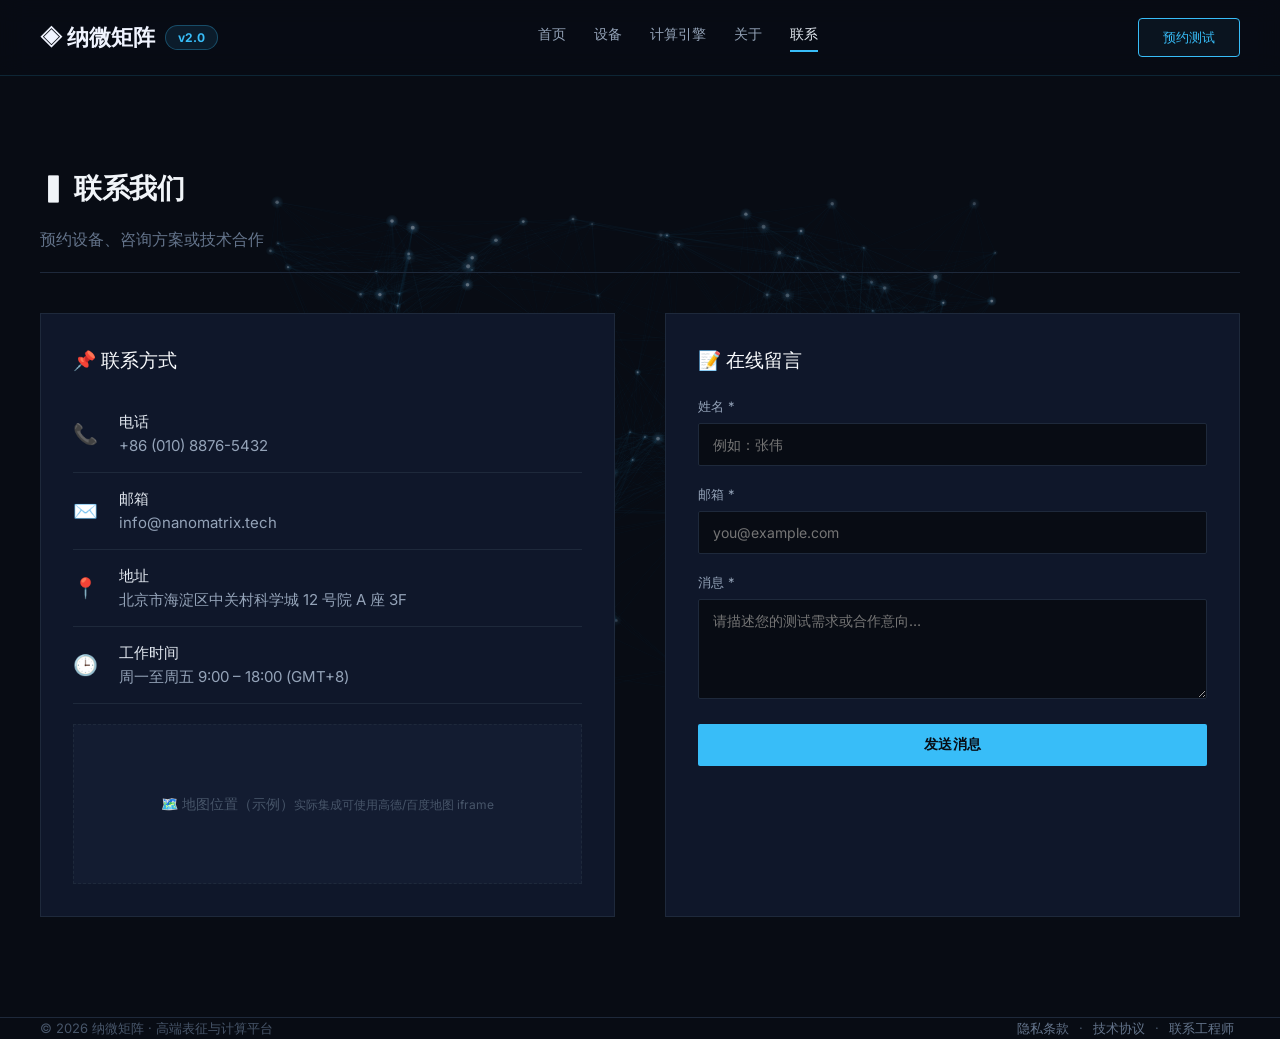
==== contact.html @ 9d8e2a7e "Create contact.html" ====
<!DOCTYPE html>
<html lang="zh-CN">
<head>
    <meta charset="UTF-8">
    <meta name="viewport" content="width=device-width, initial-scale=1.0">
    <title>联系 · 纳微矩阵</title>
    <link href="https://fonts.googleapis.com/css2?family=Inter:opsz,wght@14..32,300;14..32,400;14..32,600;14..32,700&display=swap" rel="stylesheet">
    <link rel="stylesheet" href="style.css">
</head>
<body>

    <canvas id="particles-canvas"></canvas>

    <header>
        <div class="container nav-wrapper">
            <div class="logo">◈ 纳微矩阵 <span>v2.0</span></div>
            <div class="nav-links">
                <a href="index.html">首页</a>
                <a href="equipment.html">设备</a>
                <a href="computing.html">计算引擎</a>
                <a href="about.html">关于</a>
                <a href="contact.html" class="active">联系</a>
            </div>
            <a href="contact.html" class="nav-cta">预约测试</a>
        </div>
    </header>

    <main>
        <div class="container">
            <h2 class="section-title">▍ 联系我们</h2>
            <div class="section-sub"><span>预约设备、咨询方案或技术合作</span></div>

            <div class="contact-grid">
                <div class="contact-info">
                    <h3>📌 联系方式</h3>
                    <div class="contact-item">
                        <span class="icon">📞</span>
                        <div class="text"><strong>电话</strong><br>+86 (010) 8876-5432</div>
                    </div>
                    <div class="contact-item">
                        <span class="icon">✉️</span>
                        <div class="text"><strong>邮箱</strong><br>info@nanomatrix.tech</div>
                    </div>
                    <div class="contact-item">
                        <span class="icon">📍</span>
                        <div class="text"><strong>地址</strong><br>北京市海淀区中关村科学城 12 号院 A 座 3F</div>
                    </div>
                    <div class="contact-item">
                        <span class="icon">🕒</span>
                        <div class="text"><strong>工作时间</strong><br>周一至周五 9:00 – 18:00 (GMT+8)</div>
                    </div>
                    <div class="map-placeholder">🗺️ 地图位置（示例）<br><span style="font-size:12px;">实际集成可使用高德/百度地图 iframe</span></div>
                </div>

                <div class="contact-form">
                    <h3>📝 在线留言</h3>
                    <form id="contactForm">
                        <div class="form-group">
                            <label for="name">姓名 *</label>
                            <input type="text" id="name" placeholder="例如：张伟" required>
                        </div>
                        <div class="form-group">
                            <label for="email">邮箱 *</label>
                            <input type="email" id="email" placeholder="you@example.com" required>
                        </div>
                        <div class="form-group">
                            <label for="message">消息 *</label>
                            <textarea id="message" placeholder="请描述您的测试需求或合作意向…" required></textarea>
                        </div>
                        <button type="submit" class="btn-primary" style="width:100%;">发送消息</button>
                    </form>
                </div>
            </div>
        </div>
    </main>

    <footer class="container">
        <div>© 2026 纳微矩阵 · 高端表征与计算平台</div>
        <div>
            <a href="#">隐私条款</a> · <a href="#">技术协议</a> · <a href="mailto:info@nanomatrix.tech">联系工程师</a>
        </div>
    </footer>

    <div id="toast" class="toast"></div>
    <script src="script.js"></script>
</body>
</html>
---- style.css ----
/* ===== 全局重置 & 暗色基调 ===== */
* { margin: 0; padding: 0; box-sizing: border-box; }
body {
    font-family: 'Inter', sans-serif;
    background-color: #080c14;
    color: #c8d6e5;
    line-height: 1.6;
    -webkit-font-smoothing: antialiased;
}
a { color: inherit; text-decoration: none; }
.container { max-width: 1280px; margin: 0 auto; padding: 0 40px; }

/* ===== 滚动条 ===== */
::-webkit-scrollbar { width: 6px; background: #0f172a; }
::-webkit-scrollbar-thumb { background: #2a3a5c; border-radius: 0; }
::-webkit-scrollbar-thumb:hover { background: #4a7a9c; }

/* ===== 粒子画布背景 ===== */
#particles-canvas {
    position: fixed; top: 0; left: 0;
    width: 100%; height: 100%;
    z-index: 0;
    pointer-events: none;
    opacity: 0.5;
}

/* ===== 导航 ===== */
header {
    position: sticky; top: 0;
    z-index: 100;
    padding: 18px 0;
    background: rgba(8, 12, 20, 0.85);
    backdrop-filter: blur(12px);
    border-bottom: 1px solid rgba(56, 189, 248, 0.15);
}
.nav-wrapper {
    display: flex;
    justify-content: space-between;
    align-items: center;
}
.logo {
    font-size: 22px; font-weight: 700;
    color: #f0f4ff;
    display: flex; align-items: center; gap: 10px;
}
.logo span {
    color: #38bdf8;
    background: rgba(56, 189, 248, 0.1);
    padding: 2px 12px;
    border-radius: 20px;
    font-size: 12px;
    border: 1px solid rgba(56, 189, 248, 0.3);
}
.nav-links {
    display: flex;
    gap: 28px;
    font-size: 14px;
}
.nav-links a {
    color: #94a3b8;
    transition: 0.2s;
    border-bottom: 2px solid transparent;
    padding-bottom: 4px;
}
.nav-links a:hover,
.nav-links a.active {
    color: #e2e8f0;
    border-bottom-color: #38bdf8;
}
.nav-cta {
    background: transparent;
    border: 1px solid #38bdf8;
    color: #38bdf8;
    padding: 8px 24px;
    border-radius: 4px;
    font-size: 13px;
    font-weight: 500;
    cursor: pointer;
    transition: 0.2s;
    background: rgba(56, 189, 248, 0.05);
}
.nav-cta:hover {
    background: #38bdf8;
    color: #080c14;
}

/* ===== 主体内容 ===== */
main {
    position: relative;
    z-index: 5;
    padding: 30px 0 60px;
}

/* ===== 通用组件 ===== */
.section-title {
    font-size: 28px;
    font-weight: 600;
    color: #f1f5f9;
    margin: 60px 0 16px 0;
    letter-spacing: -0.5px;
}
.section-sub {
    color: #64748b;
    border-bottom: 1px solid #1e293b;
    padding-bottom: 20px;
    margin-bottom: 40px;
    display: flex;
    justify-content: space-between;
    flex-wrap: wrap;
}
.btn-primary {
    background: #38bdf8;
    border: none;
    color: #080c14;
    padding: 12px 32px;
    font-weight: 600;
    font-size: 14px;
    cursor: pointer;
    transition: 0.2s;
    border-radius: 2px;
    letter-spacing: 0.5px;
}
.btn-primary:hover {
    background: #7dd3fc;
    transform: scale(1.02);
}
.btn-outline {
    background: transparent;
    border: 1px solid #334155;
    color: #cbd5e1;
    padding: 12px 28px;
    font-weight: 400;
    font-size: 14px;
    cursor: pointer;
    transition: 0.2s;
    border-radius: 2px;
}
.btn-outline:hover {
    border-color: #64748b;
    background: #1e293b;
}

/* ===== 首页/设备卡片 ===== */
.device-grid {
    display: grid;
    grid-template-columns: repeat(3, 1fr);
    gap: 24px;
    margin-bottom: 40px;
}
.device-card {
    background: #0f172a;
    border: 1px solid #1e293b;
    padding: 28px;
    transition: 0.25s ease;
}
.device-card:hover {
    border-color: #38bdf8;
    transform: translateY(-4px);
    box-shadow: 0 12px 24px -12px rgba(56, 189, 248, 0.2);
}
.device-tag {
    display: inline-block;
    background: #1e293b;
    color: #94a3b8;
    font-size: 11px;
    padding: 2px 12px;
    letter-spacing: 0.5px;
    margin-bottom: 16px;
    border-radius: 2px;
}
.device-card h3 {
    color: #f8fafc;
    font-size: 20px;
    font-weight: 500;
    margin-bottom: 8px;
}
.device-card .model {
    color: #64748b;
    font-size: 13px;
    font-family: monospace;
    margin-bottom: 16px;
    display: block;
}
.device-specs {
    display: flex;
    flex-wrap: wrap;
    gap: 12px 20px;
    font-size: 13px;
    border-top: 1px solid #1e293b;
    padding-top: 16px;
    margin: 12px 0 16px;
}
.device-specs span { color: #94a3b8; }
.device-specs strong { color: #e2e8f0; font-weight: 500; }
.btn-detail {
    background: transparent;
    border: 1px solid #334155;
    color: #94a3b8;
    padding: 6px 16px;
    font-size: 12px;
    cursor: pointer;
    transition: 0.2s;
    border-radius: 2px;
}
.btn-detail:hover {
    background: #1e293b;
    color: #f1f5f9;
    border-color: #38bdf8;
}

/* ===== 模态框 ===== */
.modal-overlay {
    display: none;
    position: fixed;
    top: 0; left: 0;
    width: 100%; height: 100%;
    background: rgba(0,0,0,0.7);
    backdrop-filter: blur(4px);
    z-index: 200;
    justify-content: center;
    align-items: center;
}
.modal-overlay.active { display: flex; }
.modal-box {
    background: #0f172a;
    border: 1px solid #38bdf8;
    max-width: 600px;
    width: 90%;
    padding: 40px;
    position: relative;
    animation: fadeUp 0.3s ease;
}
@keyframes fadeUp {
    0% { opacity: 0; transform: translateY(12px); }
    100% { opacity: 1; transform: translateY(0); }
}
.modal-box .close {
    position: absolute;
    top: 16px;
    right: 20px;
    font-size: 24px;
    color: #64748b;
    cursor: pointer;
    background: none;
    border: none;
}
.modal-box .close:hover { color: #f1f5f9; }
.modal-box h2 { color: #f8fafc; font-weight: 500; margin-bottom: 16px; }
.detail-row {
    display: flex;
    justify-content: space-between;
    padding: 10px 0;
    border-bottom: 1px solid #1e293b;
    font-size: 14px;
}
.detail-row .label { color: #64748b; }
.detail-row .value { color: #e2e8f0; font-family: monospace; }

/* ===== Toast ===== */
.toast {
    position: fixed;
    bottom: 30px;
    left: 50%;
    transform: translateX(-50%);
    background: #1e293b;
    color: #e2e8f0;
    padding: 16px 32px;
    border-radius: 4px;
    border-left: 4px solid #38bdf8;
    font-size: 14px;
    z-index: 300;
    box-shadow: 0 8px 24px rgba(0,0,0,0.6);
    display: none;
    animation: fadeUp 0.3s ease;
}
.toast.show { display: block; }

/* ===== 联系页 ===== */
.contact-grid {
    display: grid;
    grid-template-columns: 1fr 1fr;
    gap: 50px;
    margin: 20px 0 40px;
}
.contact-info, .contact-form {
    background: #0f172a;
    border: 1px solid #1e293b;
    padding: 32px;
}
.contact-info h3, .contact-form h3 {
    color: #f8fafc;
    font-weight: 500;
    margin-bottom: 20px;
}
.contact-item {
    display: flex;
    align-items: center;
    gap: 16px;
    padding: 14px 0;
    border-bottom: 1px solid #1e293b;
}
.contact-item:last-child { border-bottom: none; }
.contact-item .icon { color: #38bdf8; font-size: 20px; width: 30px; }
.contact-item .text { color: #94a3b8; font-size: 15px; }
.contact-item .text strong { color: #e2e8f0; font-weight: 500; }
.map-placeholder {
    margin-top: 20px;
    background: #131c31;
    height: 160px;
    display: flex;
    align-items: center;
    justify-content: center;
    color: #475569;
    border: 1px dashed #1e293b;
    font-size: 14px;
}
.form-group {
    margin-bottom: 18px;
}
.form-group label {
    display: block;
    color: #94a3b8;
    font-size: 13px;
    margin-bottom: 6px;
}
.form-group input, .form-group textarea {
    width: 100%;
    padding: 12px 14px;
    background: #080c14;
    border: 1px solid #1e293b;
    color: #e2e8f0;
    font-size: 14px;
    border-radius: 2px;
    transition: 0.2s;
    font-family: inherit;
}
.form-group input:focus, .form-group textarea:focus {
    outline: none;
    border-color: #38bdf8;
    box-shadow: 0 0 0 2px rgba(56, 189, 248, 0.2);
}
.form-group textarea { height: 100px; resize: vertical; }

/* ===== 关于页 ===== */
.about-grid {
    display: grid;
    grid-template-columns: 1fr 1fr;
    gap: 40px;
    margin: 20px 0;
}
.about-card {
    background: #0f172a;
    border: 1px solid #1e293b;
    padding: 28px;
}
.about-card h3 { color: #f8fafc; font-weight: 500; margin-bottom: 12px; }
.about-card p { color: #94a3b8; font-size: 14px; }
.about-card ul { list-style: none; margin-top: 12px; }
.about-card ul li {
    color: #94a3b8;
    font-size: 14px;
    padding: 6px 0;
    border-bottom: 1px solid #1e293b;
    display: flex;
    gap: 10px;
}
.about-card ul li::before { content: "▹"; color: #38bdf8; }

/* ===== 计算引擎页 ===== */
.ml-grid {
    display: grid;
    grid-template-columns: 1fr 1fr;
    gap: 60px;
    margin: 20px 0 40px;
}
.ml-math {
    background: #0a0f1a;
    border-left: 4px solid #818cf8;
    padding: 24px 28px;
    font-family: 'Inter', monospace;
}
.ml-math p { color: #cbd5e1; font-size: 15px; line-height: 1.8; }
.ml-math .formula {
    color: #a5b4fc;
    font-size: 20px;
    font-weight: 500;
    margin: 16px 0;
    background: #131c31;
    padding: 12px 16px;
    border-radius: 4px;
    text-align: center;
}
.ml-math .caption {
    color: #64748b;
    font-size: 13px;
    border-top: 1px solid #1e293b;
    padding-top: 16px;
    margin-top: 12px;
}
.ml-features {
    display: flex;
    flex-direction: column;
    gap: 16px;
}
.ml-feature-item {
    background: #0f172a;
    padding: 18px 24px;
    border: 1px solid #1e293b;
    display: flex;
    align-items: center;
    gap: 18px;
}
.ml-feature-item .icon {
    color: #38bdf8;
    font-size: 24px;
    opacity: 0.7;
    width: 30px;
    text-align: center;
}
.ml-feature-item .desc { font-size: 14px; color: #94a3b8; }
.ml-feature-item .desc strong { color: #f1f5f9; }
.case-study {
    background: #0f172a;
    border: 1px solid #1e293b;
    padding: 24px 28px;
    margin: 30px 0;
}
.case-study h4 { color: #f8fafc; font-weight: 500; }
.case-study p { color: #94a3b8; font-size: 14px; margin: 8px 0 12px; }

/* ===== 首页 Hero ===== */
.hero-grid {
    display: grid;
    grid-template-columns: 1.2fr 0.8fr;
    gap: 60px;
    align-items: center;
    margin: 30px 0 50px;
}
.hero h1 {
    font-size: 48px;
    font-weight: 600;
    line-height: 1.1;
    color: #f8fafc;
}
.hero h1 .highlight {
    background: linear-gradient(135deg, #38bdf8, #818cf8);
    -webkit-background-clip: text;
    -webkit-text-fill-color: transparent;
    background-clip: text;
}
.hero p.sub {
    font-size: 18px;
    color: #94a3b8;
    margin-top: 24px;
    max-width: 540px;
    font-weight: 300;
    border-left: 3px solid #38bdf8;
    padding-left: 24px;
}
.hero-meta {
    display: flex;
    gap: 40px;
    margin-top: 40px;
    font-size: 14px;
    color: #64748b;
    border-top: 1px solid #1e293b;
    padding-top: 30px;
}
.hero-meta strong { color: #e2e8f0; font-weight: 600; }
.hero-stats {
    background: #0f172a;
    border: 1px solid #1e293b;
    padding: 28px;
    box-shadow: 0 20px 40px -20px rgba(0,0,0,0.8);
    position: relative;
}
.hero-stats::before {
    content: "● ● ●";
    position: absolute;
    top: 12px;
    right: 20px;
    color: #334155;
    letter-spacing: 4px;
    font-size: 12px;
}
.stat-item {
    display: flex;
    justify-content: space-between;
    padding: 12px 0;
    border-bottom: 1px dashed #1e293b;
    font-size: 15px;
}
.stat-item:last-child { border-bottom: none; }
.stat-label { color: #64748b; }
.stat-value { color: #f1f5f9; font-family: 'Inter', monospace; font-weight: 500; }
.stat-value .unit { color: #38bdf8; font-size: 12px; margin-left: 4px; }

.partners {
    display: flex;
    flex-wrap: wrap;
    gap: 30px 50px;
    margin: 40px 0 20px;
    color: #475569;
    font-size: 15px;
    border-top: 1px solid #1e293b;
    padding-top: 30px;
}
.partners span { color: #94a3b8; }

/* ===== Footer ===== */
footer {
    border-top: 1px solid #1e293b;
    padding: 30px 0;
    color: #475569;
    font-size: 13px;
    display: flex;
    justify-content: space-between;
    flex-wrap: wrap;
    gap: 12px;
}
footer a { color: #64748b; margin: 0 6px; }
footer a:hover { color: #94a3b8; }

/* ===== 响应式 ===== */
@media (max-width: 1024px) {
    .hero-grid, .ml-grid, .contact-grid, .about-grid { grid-template-columns: 1fr; }
    .device-grid { grid-template-columns: 1fr 1fr; }
}
@media (max-width: 640px) {
    .device-grid { grid-template-columns: 1fr; }
    .nav-links { gap: 14px; font-size: 13px; flex-wrap: wrap; }
    .hero h1 { font-size: 32px; }
    .container { padding: 0 20px; }
    .contact-grid { gap: 30px; }
}
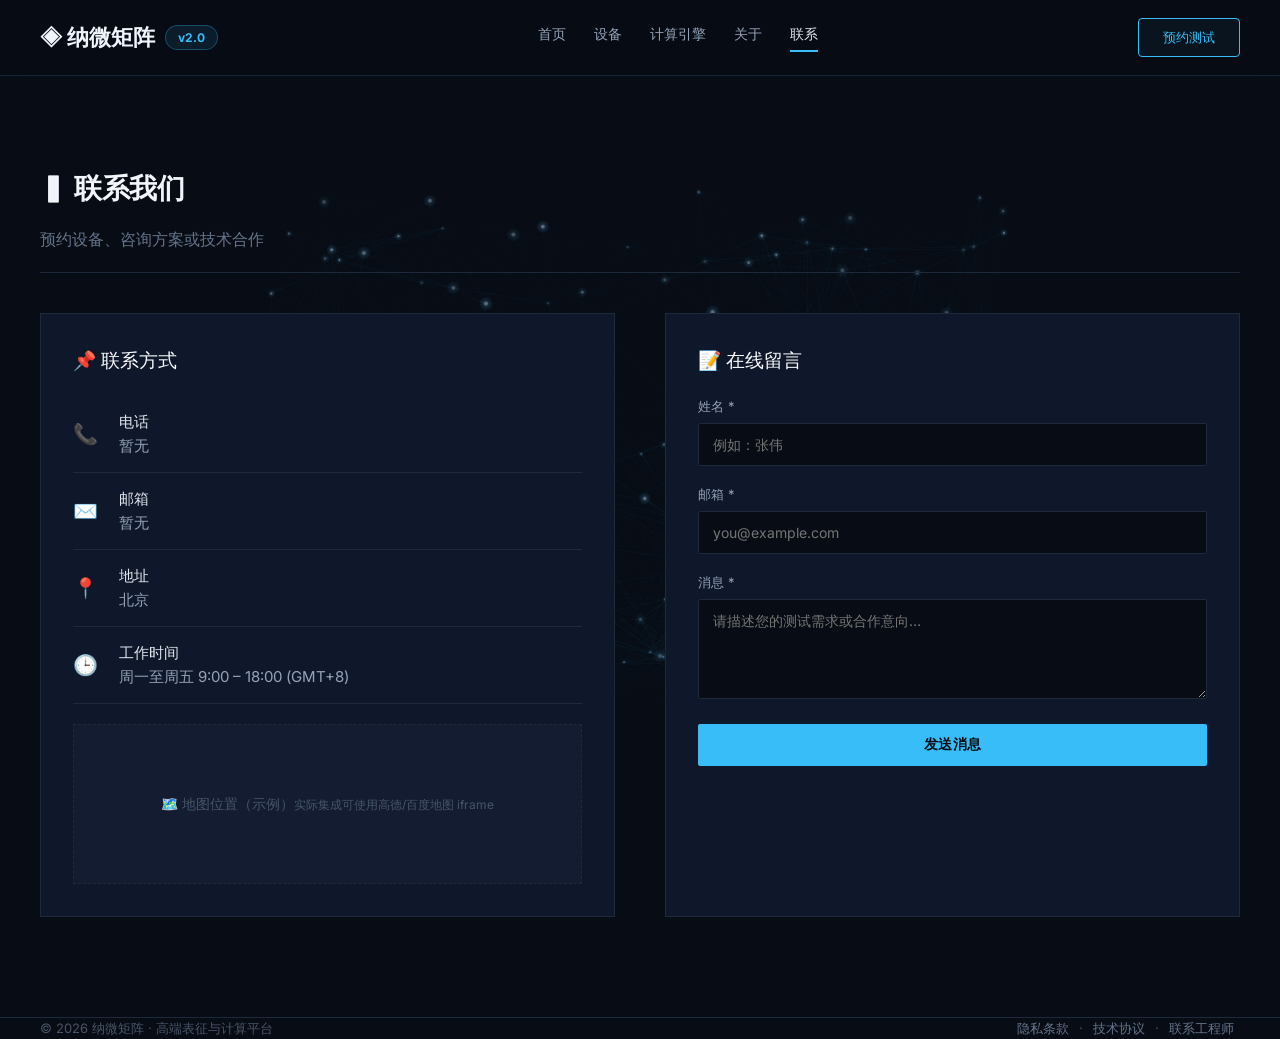
==== commit e5f1cc9e: "Update contact information to '暂无'" ====
--- a/contact.html
+++ b/contact.html
@@ -35,15 +35,15 @@
                     <h3>📌 联系方式</h3>
                     <div class="contact-item">
                         <span class="icon">📞</span>
-                        <div class="text"><strong>电话</strong><br>+86 (010) 8876-5432</div>
+                        <div class="text"><strong>电话</strong><br>暂无</div>
                     </div>
                     <div class="contact-item">
                         <span class="icon">✉️</span>
-                        <div class="text"><strong>邮箱</strong><br>info@nanomatrix.tech</div>
+                        <div class="text"><strong>邮箱</strong><br>暂无</div>
                     </div>
                     <div class="contact-item">
                         <span class="icon">📍</span>
-                        <div class="text"><strong>地址</strong><br>北京市海淀区中关村科学城 12 号院 A 座 3F</div>
+                        <div class="text"><strong>地址</strong><br>北京</div>
                     </div>
                     <div class="contact-item">
                         <span class="icon">🕒</span>
